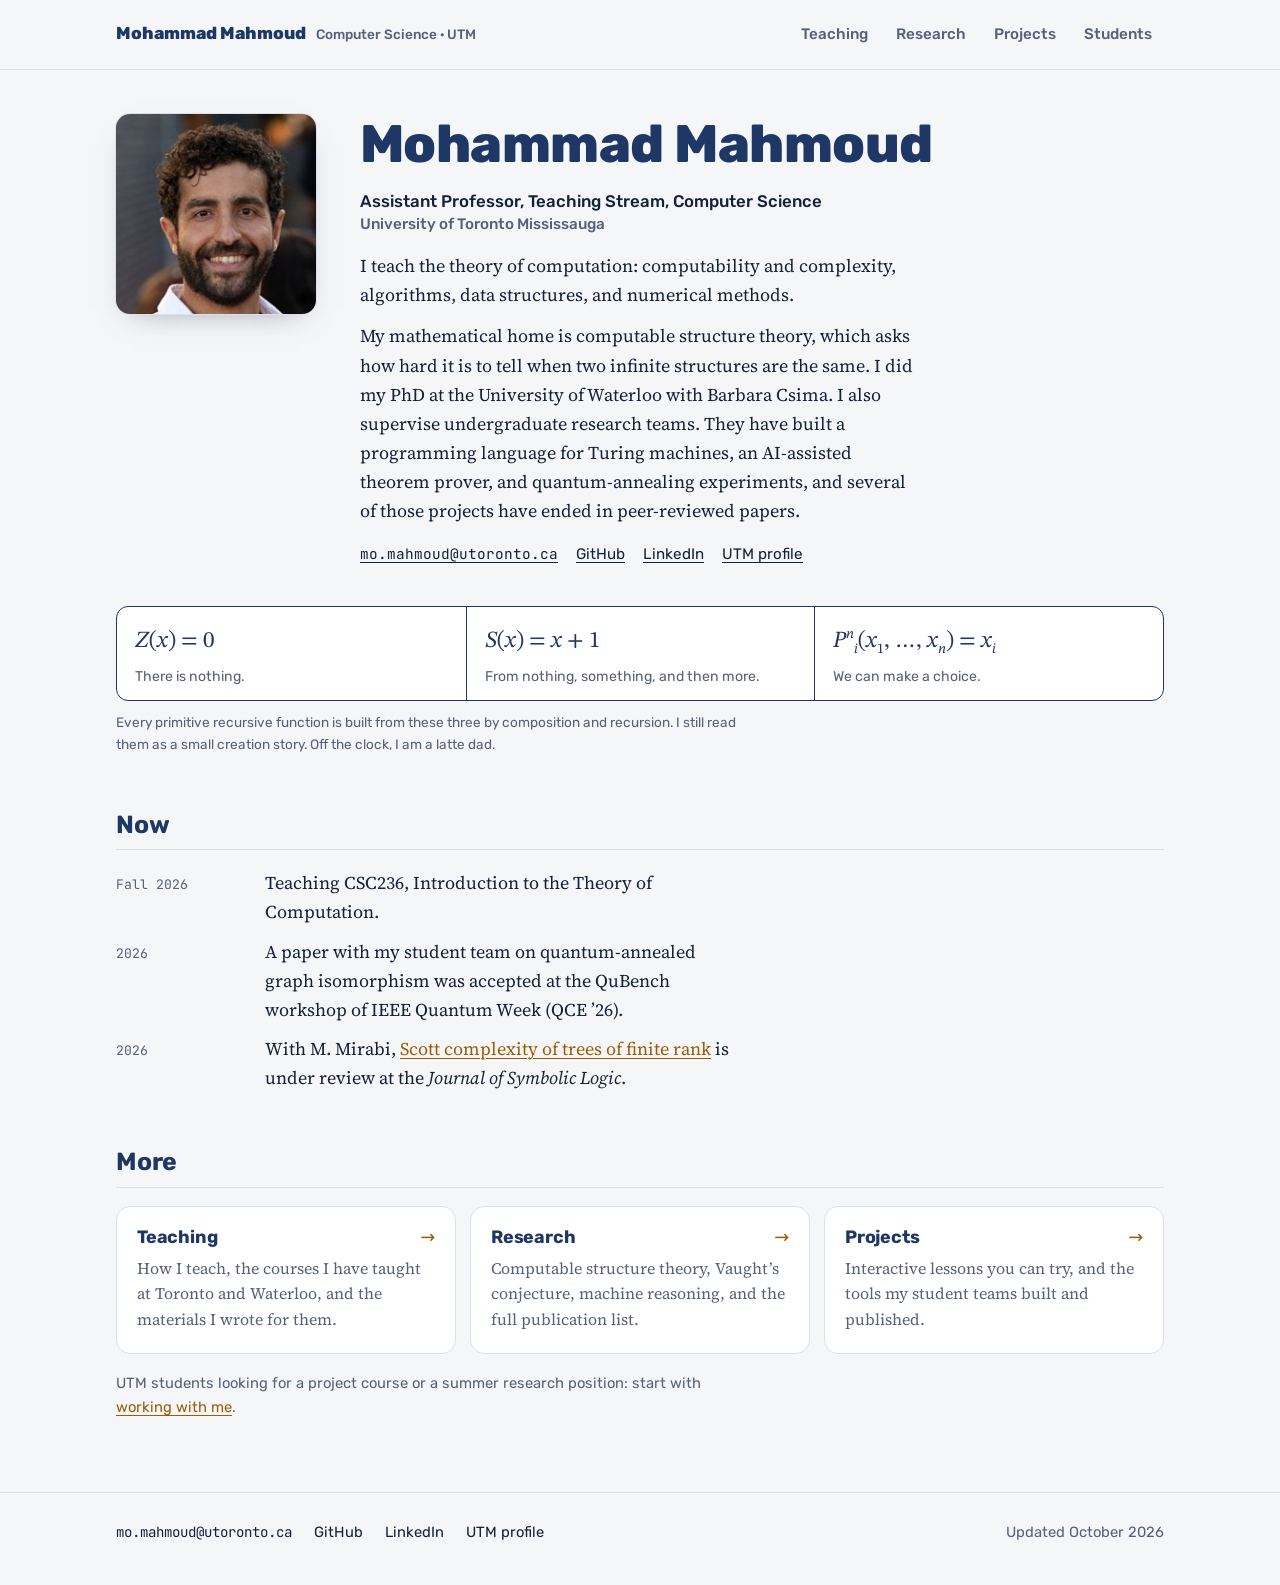
==== index.html @ de1e5665 "Rebuild mmsquared.ca as a static site Co-Authored-By: Claude Opus 5.5 <noreply@anthropic.com> Claude" ====
<!doctype html>
<html lang="en">
<head>
<meta charset="utf-8">
<meta name="viewport" content="width=device-width,initial-scale=1,viewport-fit=cover">
<title>Mohammad Mahmoud</title>
<meta name="claude:viewport-fit-sides" content="cover">
<meta name="description" content="Mohammad Mahmoud, Assistant Professor (Teaching Stream) in Computer Science at the University of Toronto Mississauga. Theory of computation, computable structure theory, and student research teams that build tools for teaching computation, AI theorem proving and quantum annealing.">
<link rel="canonical" href="https://www.mmsquared.ca/">
<meta property="og:type" content="website">
<meta property="og:title" content="Mohammad Mahmoud · Computer Science, University of Toronto Mississauga">
<meta property="og:description" content="Theory of computation, computable structure theory, and undergraduate research teams.">
<meta property="og:url" content="https://www.mmsquared.ca/">
<meta property="og:image" content="https://www.mmsquared.ca/img/headshot.jpg">
<meta name="twitter:card" content="summary">
<link rel="icon" href="favicon.svg" type="image/svg+xml">
<link rel="preconnect" href="https://fonts.googleapis.com">
<link rel="preconnect" href="https://fonts.gstatic.com" crossorigin>
<link rel="stylesheet" href="https://fonts.googleapis.com/css2?family=Rubik:wght@500;700;800&family=Source+Serif+4:ital,opsz,wght@0,8..60,400;0,8..60,600;1,8..60,400&family=JetBrains+Mono:wght@500&family=STIX+Two+Text:ital,wght@0,400;1,400&display=swap">
<link rel="stylesheet" href="site.css">
</head>
<body>

<header class="site-head"><div class="wrap">
  <a class="mark" href="index.html" aria-current="page">Mohammad Mahmoud <small>Computer Science · UTM</small></a>
  <nav class="site-nav" aria-label="Site">
    <a href="teaching.html">Teaching</a>
    <a href="research.html">Research</a>
    <a href="projects.html">Projects</a>
    <a href="students.html">Students</a>
  </nav>
</div></header>

<main class="wrap">

<section class="hero" aria-labelledby="name">
  <img class="portrait" src="img/headshot.jpg" alt="Mohammad Mahmoud" width="200" height="200">
  <div class="hero-text">
    <h1 id="name">Mohammad Mahmoud</h1>
    <p class="role">Assistant Professor, Teaching Stream, Computer Science<span>University of Toronto Mississauga</span></p>
    <div class="intro">
      <p>I teach the theory of computation: computability and complexity, algorithms, data structures, and numerical methods.</p>
      <p>My mathematical home is computable structure theory, which asks how hard it is to tell when two infinite structures are the same. I did my PhD at the University of Waterloo with Barbara Csima. I also supervise undergraduate research teams. They have built a programming language for Turing machines, an AI-assisted theorem prover, and quantum-annealing experiments, and several of those projects have ended in peer-reviewed papers.</p>
    </div>
    <p class="contact-line"><span class="email" data-u="mo.mahmoud" data-d="utoronto.ca">mo.mahmoud [at] utoronto.ca</span><a href="https://github.com/moassem89">GitHub</a><a href="https://ca.linkedin.com/in/mohammad-mahmoud-phd-8002724b">LinkedIn</a><a href="https://www.utm.utoronto.ca/math-cs-stats/people/mohammad-mahmoud">UTM profile</a></p>
  </div>
</section>

<div class="tape" role="group" aria-label="The three base functions of the primitive recursive functions">
  <div><span class="f"><i>Z</i>(<i>x</i>) = 0</span><span class="gloss">There is nothing.</span></div>
  <div><span class="f"><i>S</i>(<i>x</i>) = <i>x</i> + 1</span><span class="gloss">From nothing, something, and then more.</span></div>
  <div><span class="f"><i>P</i><sup><i>n</i></sup><sub><i>i</i></sub>(<i>x</i><sub>1</sub>, …, <i>x</i><sub><i>n</i></sub>) = <i>x</i><sub><i>i</i></sub></span><span class="gloss">We can make a choice.</span></div>
</div>
<p class="tape-cap">Every primitive recursive function is built from these three by composition and recursion. I still read them as a small creation story. Off the clock, I am a latte dad.</p>

<section class="section" aria-labelledby="nowH">
  <h2 id="nowH">Now</h2>
  <ul class="now">
    <li><span class="when">Fall 2026</span><span>Teaching CSC236, Introduction to the Theory of Computation.</span></li>
    <li><span class="when">2026</span><span>A paper with my student team on quantum-annealed graph isomorphism was accepted at the QuBench workshop of IEEE Quantum Week (QCE ’26).</span></li>
    <li><span class="when">2026</span><span>With M. Mirabi, <a href="https://arxiv.org/abs/2606.27151">Scott complexity of trees of finite rank</a> is under review at the <i>Journal of Symbolic Logic</i>.</span></li>
  </ul>
</section>

<section class="section" aria-labelledby="moreH">
  <h2 id="moreH">More</h2>
  <div class="doors">
    <a class="door" href="teaching.html"><h3>Teaching</h3><p>How I teach, the courses I have taught at Toronto and Waterloo, and the materials I wrote for them.</p></a>
    <a class="door" href="research.html"><h3>Research</h3><p>Computable structure theory, Vaught’s conjecture, machine reasoning, and the full publication list.</p></a>
    <a class="door" href="projects.html"><h3>Projects</h3><p>Interactive lessons you can try, and the tools my student teams built and published.</p></a>
  </div>
  <p class="note">UTM students looking for a project course or a summer research position: start with <a href="students.html">working with me</a>.</p>
</section>

</main>

<footer class="site-foot"><div class="wrap">
  <span class="email" data-u="mo.mahmoud" data-d="utoronto.ca">mo.mahmoud [at] utoronto.ca</span>
  <a href="https://github.com/moassem89">GitHub</a>
  <a href="https://ca.linkedin.com/in/mohammad-mahmoud-phd-8002724b">LinkedIn</a>
  <a href="https://www.utm.utoronto.ca/math-cs-stats/people/mohammad-mahmoud">UTM profile</a>
  <span class="stamp">Updated October 2026</span>
</div></footer>

<script>
/* The address is assembled here so it never sits whole in the page source; without scripts it reads "mo.mahmoud [at] utoronto.ca". */
document.querySelectorAll('.email[data-u]').forEach(function(el){var a=el.dataset.u+'@'+el.dataset.d,l=document.createElement('a');l.href='mailto:'+a;l.textContent=a;l.className=el.className;el.replaceWith(l);});
</script>
</body>
</html>
---- site.css ----
/* mmsquared.ca — one stylesheet for every page.
   Layout: a 1080px frame; prose sits in a 66ch column; the home hero is photo + text, then a three-cell "tape" of the primitive recursive base functions.
   Palette: cool paper, navy ink, one amber accent (links, highlights). Type: Rubik for things you scan, Source Serif 4 for things you read, JetBrains Mono for codes and numbers, STIX Two for mathematics. */
:root{
  --paper:#F5F6F8; --surface:#FFFFFF; --ink:#15203A; --muted:#566079; --line:#DCE0E8;
  --navy:#1E3765; --navy-soft:#E6ECF6; --amber:#9C5C07; --amber-soft:#F7EAD5;
  --display:'Rubik',system-ui,-apple-system,'Segoe UI',sans-serif;
  --body:'Source Serif 4',Georgia,'Times New Roman',serif;
  --mono:'JetBrains Mono',ui-monospace,SFMono-Regular,Menlo,monospace;
  --math:'STIX Two Text','Cambria Math','Times New Roman',serif;
  color-scheme:light;
}
@media (prefers-color-scheme:dark){:root:not([data-theme="light"]){
  --paper:#0E1422; --surface:#151C2E; --ink:#E8ECF4; --muted:#9BA4B9; --line:#263049;
  --navy:#A9C0EE; --navy-soft:#1B2642; --amber:#F0B04A; --amber-soft:#382810; color-scheme:dark}}
:root[data-theme="dark"]{
  --paper:#0E1422; --surface:#151C2E; --ink:#E8ECF4; --muted:#9BA4B9; --line:#263049;
  --navy:#A9C0EE; --navy-soft:#1B2642; --amber:#F0B04A; --amber-soft:#382810; color-scheme:dark}

*{box-sizing:border-box}
html{-webkit-text-size-adjust:100%}
body{margin:0;background:var(--paper);color:var(--ink);font-family:var(--body);font-size:18px;line-height:1.62;-webkit-font-smoothing:antialiased}
img{max-width:100%;display:block}
a{color:var(--amber);text-underline-offset:3px;text-decoration-thickness:1px}
a:hover{text-decoration-thickness:2px}
:focus-visible{outline:3px solid var(--amber);outline-offset:3px;border-radius:4px}
h1,h2,h3{font-family:var(--display);color:var(--navy);line-height:1.15;margin:0;letter-spacing:-.01em;text-wrap:balance}
h1{font-size:clamp(2.3rem,5.4vw,3.3rem);font-weight:800}
h2{font-size:1.55rem;font-weight:700}
h3{font-size:1.12rem;font-weight:700}
p{margin:0}
.mono{font-family:var(--mono);font-size:.86em;font-variant-numeric:tabular-nums}
.math{font-family:var(--math)}
.wrap{max-width:1080px;margin:0 auto;padding-left:max(16px,env(safe-area-inset-left,0px));padding-right:max(16px,env(safe-area-inset-right,0px))}

/* Header */
.site-head{border-bottom:1px solid var(--line);background:var(--paper)}
.site-head .wrap{display:flex;flex-wrap:wrap;align-items:center;justify-content:space-between;gap:10px 24px;padding-block:16px}
.mark{font-family:var(--display);font-weight:800;font-size:1.08rem;color:var(--navy);text-decoration:none;display:flex;align-items:baseline;gap:10px}
.mark small{font-weight:500;font-size:.85rem;color:var(--muted)}
.site-nav{display:flex;flex-wrap:wrap;gap:4px}
.site-nav a{font-family:var(--display);font-weight:500;font-size:.95rem;color:var(--muted);text-decoration:none;padding:6px 12px;border-radius:999px}
.site-nav a:hover{color:var(--ink);background:var(--navy-soft)}
.site-nav a[aria-current="page"]{color:var(--navy);background:var(--navy-soft)}
@media (max-width:560px){.mark small{display:none}.site-nav{margin-left:-12px}}

main{padding-block:44px 72px}
.page-head{max-width:66ch;display:grid;gap:14px}
.page-head .lede{font-size:1.15rem;color:var(--ink)}
.prose{max-width:66ch;display:grid;gap:14px}
.section{margin-top:56px;display:grid;gap:18px}
.section > h2{padding-bottom:10px;border-bottom:1px solid var(--line)}
.label{font-family:var(--display);font-weight:500;font-size:.8rem;letter-spacing:.06em;text-transform:uppercase;color:var(--muted)}

/* Home hero */
.hero{display:grid;grid-template-columns:minmax(0,1fr);gap:28px;align-items:start}
@media (min-width:820px){.hero{grid-template-columns:200px minmax(0,1fr);gap:44px}}
.portrait{width:176px;aspect-ratio:1;border-radius:14px;object-fit:cover;max-width:100%;box-shadow:0 0 0 1px var(--line),0 12px 30px -18px rgba(21,32,58,.5)}
@media (min-width:820px){.portrait{width:200px}}
.hero-text{display:grid;gap:16px;min-width:0}
.role{font-family:var(--display);font-weight:500;font-size:1.05rem;color:var(--ink);line-height:1.4}
.role span{display:block;color:var(--muted);font-size:.95rem}
.intro{display:grid;gap:12px;max-width:62ch}
.contact-line{font-family:var(--display);font-size:.95rem;display:flex;flex-wrap:wrap;gap:6px 18px;color:var(--muted)}
.contact-line a{color:var(--ink)}
.contact-line .email{font-family:var(--mono);font-size:.9rem;color:var(--ink);user-select:all}

/* The tape: Z, S and P as three cells, the one bold element on the site */
.tape{margin-top:40px;display:grid;grid-template-columns:repeat(3,minmax(0,1fr));border:1.5px solid var(--navy);border-radius:12px;overflow:hidden;background:var(--surface)}
.tape > div{padding:16px 18px 14px;display:grid;gap:6px;align-content:start;min-width:0}
.tape > div + div{border-left:1.5px solid var(--navy)}
.tape .f{font-family:var(--math);font-size:clamp(1.05rem,2.6vw,1.45rem);color:var(--navy);white-space:nowrap;overflow-x:auto}
.tape .f i{font-style:italic}
.tape .f sub,.tape .f sup{font-size:.62em;line-height:0}
.tape .gloss{font-family:var(--display);font-size:.88rem;color:var(--muted);line-height:1.35}
.tape-cap{margin-top:10px;font-family:var(--display);font-size:.85rem;color:var(--muted);max-width:70ch}
@media (max-width:640px){.tape{grid-template-columns:1fr}.tape > div + div{border-left:0;border-top:1.5px solid var(--navy)}}

/* Now */
.now{display:grid;gap:10px;margin:0;padding:0;list-style:none;max-width:70ch}
.now li{display:grid;grid-template-columns:7.5em minmax(0,1fr);gap:14px;align-items:baseline}
.now .when{font-family:var(--mono);font-size:.82rem;color:var(--muted)}
@media (max-width:520px){.now li{grid-template-columns:1fr;gap:2px}}

/* Doors */
.doors{display:grid;grid-template-columns:minmax(0,1fr);gap:14px}
@media (min-width:760px){.doors{grid-template-columns:repeat(3,minmax(0,1fr))}}
.door{display:grid;gap:8px;align-content:start;padding:20px;border-radius:14px;background:var(--surface);border:1px solid var(--line);text-decoration:none;color:var(--ink)}
.door:hover{border-color:var(--navy)}
.door h3{display:flex;justify-content:space-between;gap:8px}
.door h3::after{content:"→";color:var(--amber);font-weight:500}
.door p{font-size:1rem;color:var(--muted)}

/* Lists of entries (publications, courses, projects) */
.entries{list-style:none;margin:0;padding:0;display:grid;gap:18px;max-width:72ch}
.entries li{display:grid;gap:4px}
.entries .t{font-weight:600}
.entries .meta{font-family:var(--display);font-size:.88rem;color:var(--muted)}
.entries .links{font-family:var(--display);font-size:.9rem;display:flex;flex-wrap:wrap;gap:4px 16px}
.me{font-weight:600}

.courses{width:100%;border-collapse:collapse;font-size:1rem}
.courses th{font-family:var(--display);font-weight:500;font-size:.8rem;letter-spacing:.06em;text-transform:uppercase;color:var(--muted);text-align:left;padding:8px 12px 8px 0;border-bottom:1px solid var(--line)}
.courses td{padding:10px 12px 10px 0;border-bottom:1px solid var(--line);vertical-align:top}
.courses td.code{font-family:var(--mono);font-size:.88rem;white-space:nowrap;color:var(--navy);width:7.5em}
.courses td.terms{font-family:var(--display);font-size:.92rem;color:var(--muted)}
.table-scroll{overflow-x:auto;max-width:100%}
@media (max-width:620px){.courses td.terms{min-width:11em}}

.beliefs{margin:0;padding:0;list-style:none;display:grid;gap:12px;max-width:66ch}
.beliefs li{padding-left:18px;border-left:3px solid var(--amber-soft)}
.beliefs b{font-family:var(--display);font-weight:700;color:var(--navy)}
blockquote{margin:0;padding:14px 18px;border-left:3px solid var(--amber);background:var(--surface);border-radius:0 10px 10px 0;max-width:62ch}
blockquote cite{display:block;margin-top:6px;font-family:var(--display);font-style:normal;font-size:.9rem;color:var(--muted)}
.ar{font-family:'Noto Naskh Arabic','Geeza Pro','Arial',serif;font-size:1.1em}

/* Cards (projects, lessons) */
.cards{display:grid;grid-template-columns:minmax(0,1fr);gap:14px}
@media (min-width:760px){.cards{grid-template-columns:repeat(2,minmax(0,1fr))}}
.card{display:grid;gap:10px;align-content:start;padding:20px;border-radius:14px;background:var(--surface);border:1px solid var(--line);min-width:0}
.card .who{font-family:var(--display);font-size:.86rem;color:var(--muted);line-height:1.45}
.card .who b{font-weight:500;color:var(--ink)}
.card p{font-size:1rem}
.card .links{font-family:var(--display);font-size:.92rem;display:flex;flex-wrap:wrap;gap:4px 16px;margin-top:2px}
.tag{display:inline-block;font-family:var(--display);font-weight:500;font-size:.76rem;padding:2px 9px;border-radius:999px;background:var(--navy-soft);color:var(--navy);white-space:nowrap}
.tag.amber{background:var(--amber-soft);color:var(--ink)}
.tags{display:flex;flex-wrap:wrap;gap:6px}
a.card{text-decoration:none;color:var(--ink)}
a.card:hover{border-color:var(--navy)}
a.card h3::after{content:" →";color:var(--amber);font-weight:500}

.steps{margin:0;padding-left:1.3em;display:grid;gap:8px;max-width:66ch}
.note{font-family:var(--display);font-size:.92rem;color:var(--muted);max-width:66ch}

/* Footer */
.site-foot{border-top:1px solid var(--line);padding-block:28px 40px;font-family:var(--display);font-size:.92rem;color:var(--muted)}
.site-foot .wrap{display:flex;flex-wrap:wrap;gap:10px 22px;align-items:baseline}
.site-foot a{color:var(--ink);text-decoration:none}
.site-foot a:hover{text-decoration:underline}
.site-foot .email{font-family:var(--mono);font-size:.88rem;color:var(--ink);user-select:all}
.site-foot .stamp{margin-left:auto}
@media (max-width:620px){.site-foot .stamp{margin-left:0;width:100%}}
@media (prefers-reduced-motion:reduce){*{transition:none!important;animation:none!important}}
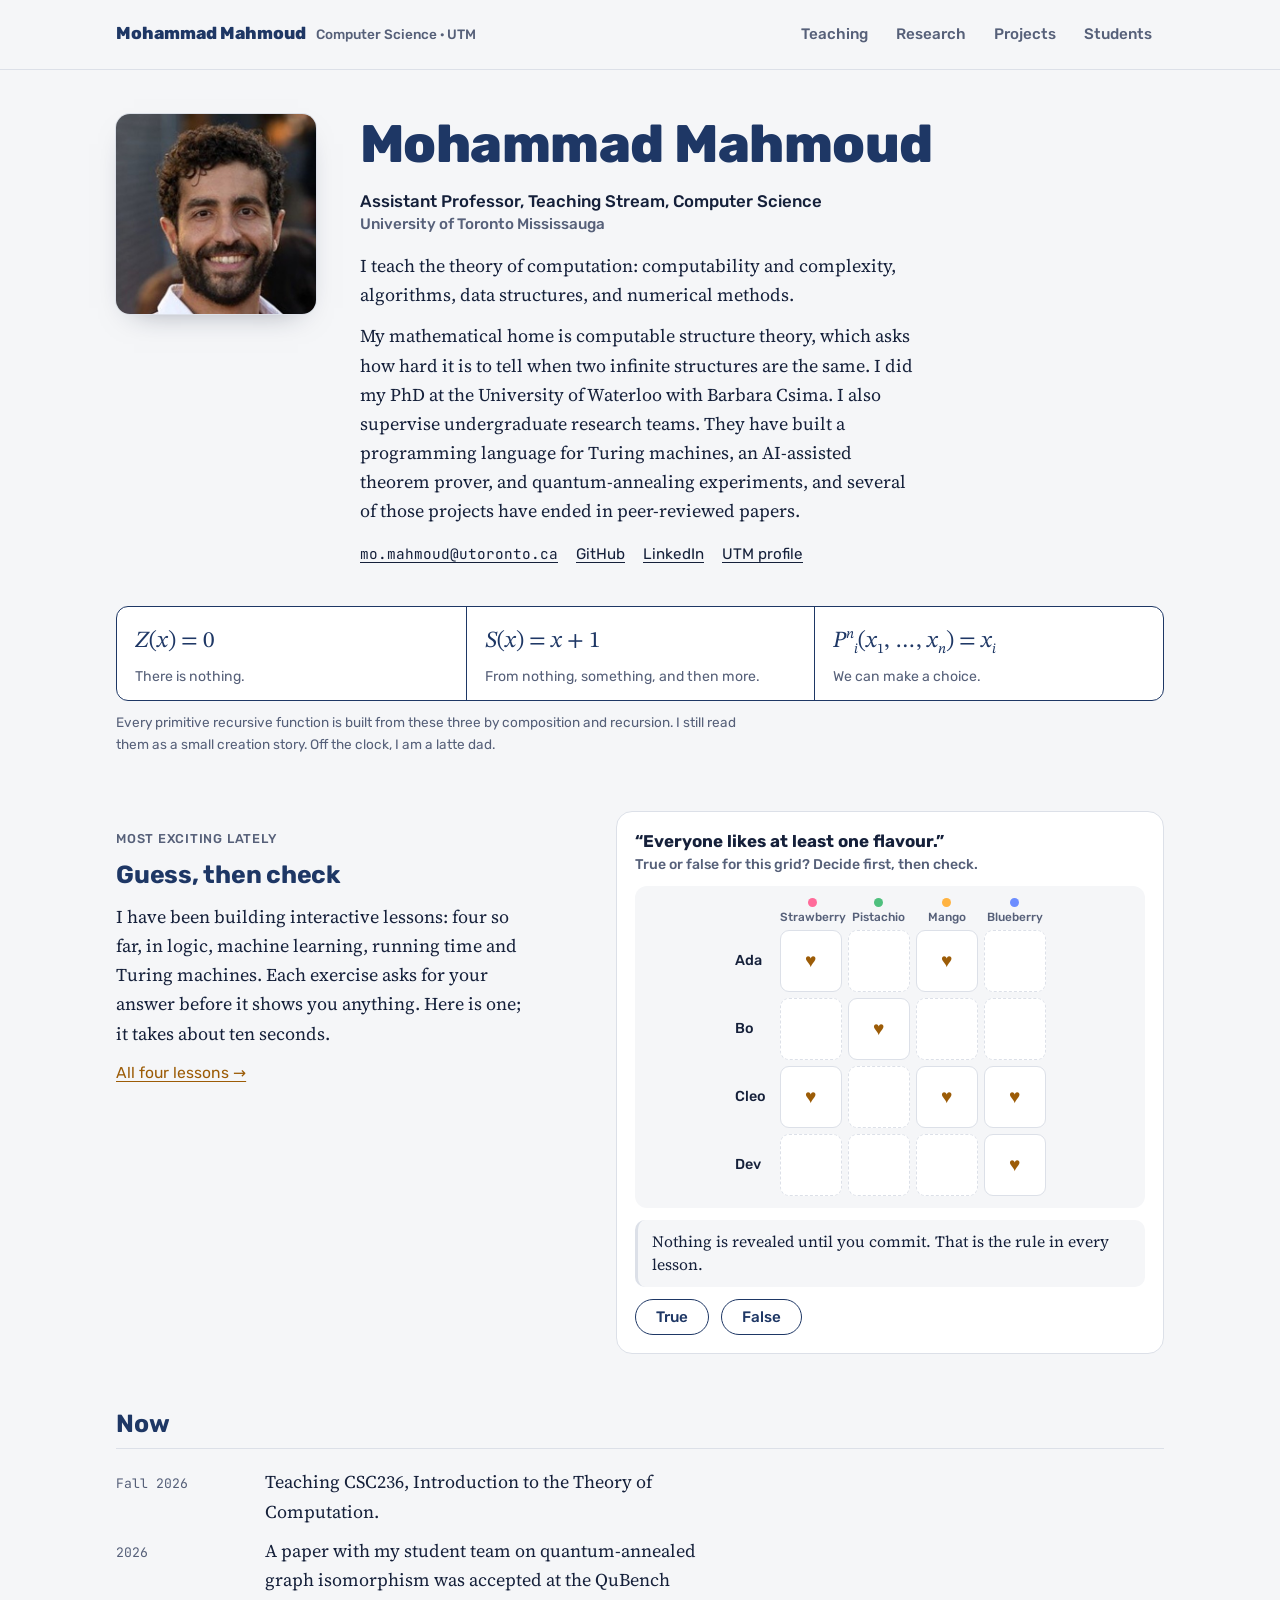
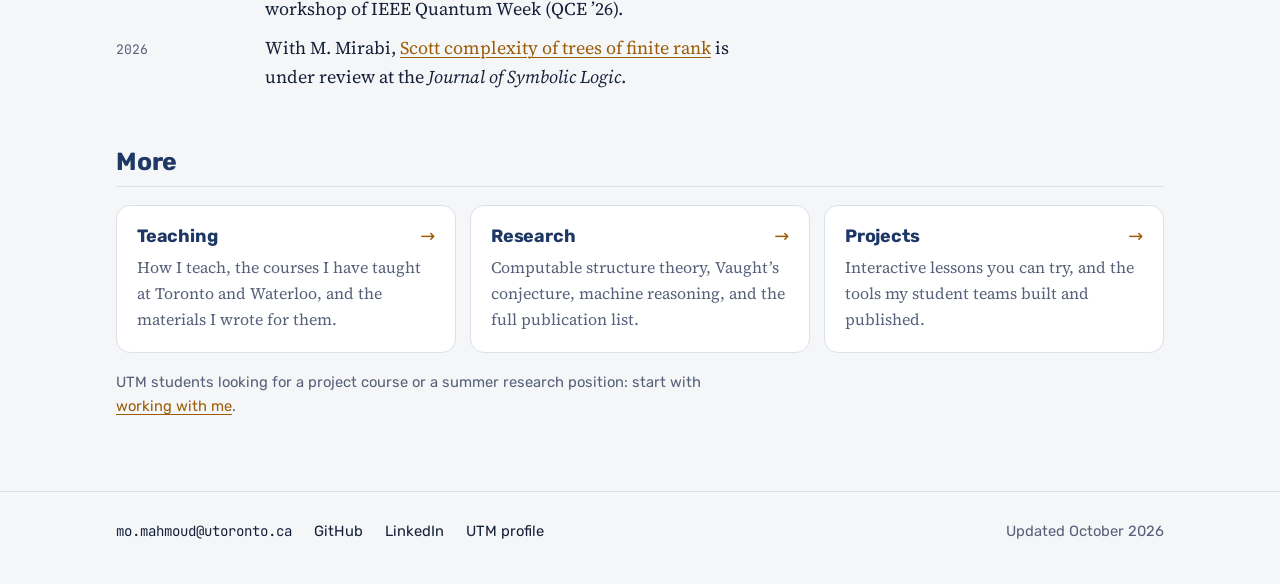
==== commit 462a9c7d: "Add one lesson exercise to the homepage A short section after the Z/S/P strip: two sentences on the " ====
--- a/index.html
+++ b/index.html
@@ -53,6 +53,27 @@
 </div>
 <p class="tape-cap">Every primitive recursive function is built from these three by composition and recursion. I still read them as a small creation story. Off the clock, I am a latte dad.</p>
 
+<section class="play" aria-labelledby="playH">
+  <div class="play-text">
+    <p class="label">Most exciting lately</p>
+    <h2 id="playH">Guess, then check</h2>
+    <p>I have been building interactive lessons: four so far, in logic, machine learning, running time and Turing machines. Each exercise asks for your answer before it shows you anything. Here is one; it takes about ten seconds.</p>
+    <p class="play-more"><a href="lessons/index.html">All four lessons</a></p>
+  </div>
+  <div class="try" id="try" aria-label="A ten-second exercise" hidden>
+    <p class="ask" id="tryAsk"></p>
+    <div class="likes" id="tryGrid" role="group" aria-label="Who likes which flavour"></div>
+    <div class="say" id="trySay" aria-live="polite"></div>
+    <div class="row">
+      <button class="btn" type="button" id="tryTrue">True</button>
+      <button class="btn" type="button" id="tryFalse">False</button>
+      <button class="btn ghost" type="button" id="tryAnother" hidden>Another sentence</button>
+      <a class="go" href="lessons/logic.html" id="tryGo" hidden>The full lesson</a>
+      <span class="tally" id="tryTally"></span>
+    </div>
+  </div>
+</section>
+
 <section class="section" aria-labelledby="nowH">
   <h2 id="nowH">Now</h2>
   <ul class="now">
@@ -86,5 +107,67 @@
 /* The address is assembled here so it never sits whole in the page source; without scripts it reads "mo.mahmoud [at] utoronto.ca". */
 document.querySelectorAll('.email[data-u]').forEach(function(el){var a=el.dataset.u+'@'+el.dataset.d,l=document.createElement('a');l.href='mailto:'+a;l.textContent=a;l.className=el.className;el.replaceWith(l);});
 </script>
+<script>
+/* One exercise from Lesson 1, in about ten seconds: the same grid and sentences as the lessons hub.
+   Commit to true or false; then the grid lights up the hearts that decide it. Without scripts the card stays hidden and the link above remains. */
+(function(){
+'use strict';
+var box=document.getElementById('try'); if(!box) return;
+var PEOPLE=['Ada','Bo','Cleo','Dev'];
+var FLAV=[['Strawberry','#FF6B9A'],['Pistachio','#4FC07E'],['Mango','#FFB341'],['Blueberry','#6C8DFF']];
+var G1=[[1,0,1,0],[0,1,0,0],[1,0,1,1],[0,0,0,1]];   // every row has a heart; no column is full
+var G2=[[1,0,0,0],[1,1,1,1],[0,0,1,0],[0,1,0,0]];   // Bo's row is full
+var ROUNDS=[
+  {g:G1, s:'Everyone likes at least one flavour.', ans:true,
+   win:[[0,0],[1,1],[2,0],[3,3]], gap:[], dim:false,
+   intro:'Nothing is revealed until you commit. That is the rule in every lesson.',
+   yes:'<b>True.</b> Read across the rows: every person has at least one heart. That is all the sentence asks — it says nothing about <em>which</em> flavour.',
+   no:'<b>It is true.</b> Read across the rows, not down the columns: Ada, Bo, Cleo and Dev each have a heart somewhere, and that is all the sentence asks. If you were looking for one flavour that everyone likes, that is a different sentence — and it is next.'},
+  {g:G1, s:'One flavour is liked by everyone.', ans:false,
+   win:[[0,0],[2,0]], gap:[[1,0],[3,0]], dim:true,
+   intro:'Same grid, different sentence.',
+   yes:'<b>False.</b> A flavour liked by everyone would be a column with four hearts, and no column has them: the best any flavour manages is two. Strawberry, for one, is skipped by Bo and Dev. Same grid and same two ideas as before — only the order changed.',
+   no:'<b>It is false.</b> For this one you read down the columns: a flavour liked by everyone is a column with four hearts, and there is none. Strawberry is missing Bo and Dev. What <em>is</em> true here is that everyone likes some flavour — the previous sentence. Swapping “everyone” and “one flavour” changed the meaning.'},
+  {g:G2, s:'Someone likes every flavour.', ans:true,
+   win:[[1,0],[1,1],[1,2],[1,3]], gap:[], dim:true,
+   intro:'New grid, new sentence.',
+   yes:'<b>True.</b> Bo’s row is full. One such person is all the sentence needs; it says nothing about the other three.',
+   no:'<b>It is true.</b> Look across Bo’s row: four hearts. “Someone” needs only one person, so the other rows don’t matter, however thin they are.'}
+];
+var grid=document.getElementById('tryGrid'), ask=document.getElementById('tryAsk'), say=document.getElementById('trySay'), tally=document.getElementById('tryTally');
+var bTrue=document.getElementById('tryTrue'), bFalse=document.getElementById('tryFalse'), bAnother=document.getElementById('tryAnother'), go=document.getElementById('tryGo');
+var cur=0, answered=0, right=0, done=false;
+function draw(){
+  var r=ROUNDS[cur], h='<div></div>';
+  FLAV.forEach(function(f){ h+='<div class="hd"><i style="background:'+f[1]+'"></i>'+f[0]+'</div>'; });
+  PEOPLE.forEach(function(p,i){
+    h+='<div class="rh">'+p+'</div>';
+    FLAV.forEach(function(f,j){ var on=r.g[i][j]; h+='<span class="cell'+(on?' on':'')+'" data-i="'+i+'" data-j="'+j+'" role="img" aria-label="'+p+(on?' likes ':' does not like ')+f[0]+'"></span>'; });
+  });
+  grid.innerHTML=h;
+  ask.innerHTML='<q>'+r.s+'</q> <small>True or false for this grid? Decide first, then check.</small>';
+  done=false; bTrue.disabled=false; bFalse.disabled=false; bAnother.hidden=true; go.hidden=true;
+  say.className='say'; say.textContent=r.intro;
+}
+function cell(i,j){ return grid.querySelector('.cell[data-i="'+i+'"][data-j="'+j+'"]'); }
+function commit(choice){
+  if(done) return;
+  done=true; answered++;
+  var r=ROUNDS[cur], ok=(choice===r.ans);
+  if(ok) right++;
+  bTrue.disabled=true; bFalse.disabled=true;
+  if(r.dim) grid.querySelectorAll('.cell').forEach(function(c){ c.classList.add('dim'); });
+  r.win.forEach(function(p){ var c=cell(p[0],p[1]); c.classList.remove('dim'); c.classList.add('win'); });
+  r.gap.forEach(function(p){ var c=cell(p[0],p[1]); c.classList.remove('dim'); c.classList.add('gap'); });
+  say.className='say '+(ok?'ok':'no'); say.innerHTML=ok?r.yes:r.no;
+  bAnother.hidden=false; go.hidden=false;
+  tally.textContent=right+' of '+answered+' right';
+}
+bTrue.addEventListener('click',function(){ commit(true); });
+bFalse.addEventListener('click',function(){ commit(false); });
+bAnother.addEventListener('click',function(){ cur=(cur+1)%ROUNDS.length; draw(); });
+draw(); box.hidden=false;
+})();
+</script>
 </body>
 </html>
--- a/site.css
+++ b/site.css
@@ -4,6 +4,7 @@
 :root{
   --paper:#F5F6F8; --surface:#FFFFFF; --ink:#15203A; --muted:#566079; --line:#DCE0E8;
   --navy:#1E3765; --navy-soft:#E6ECF6; --amber:#9C5C07; --amber-soft:#F7EAD5;
+  --ok:#1F7A4D; --ok-soft:#E2F2E9; --bad:#B23A2F; --bad-soft:#F8E3E0;
   --display:'Rubik',system-ui,-apple-system,'Segoe UI',sans-serif;
   --body:'Source Serif 4',Georgia,'Times New Roman',serif;
   --mono:'JetBrains Mono',ui-monospace,SFMono-Regular,Menlo,monospace;
@@ -12,10 +13,10 @@
 }
 @media (prefers-color-scheme:dark){:root:not([data-theme="light"]){
   --paper:#0E1422; --surface:#151C2E; --ink:#E8ECF4; --muted:#9BA4B9; --line:#263049;
-  --navy:#A9C0EE; --navy-soft:#1B2642; --amber:#F0B04A; --amber-soft:#382810; color-scheme:dark}}
+  --navy:#A9C0EE; --navy-soft:#1B2642; --amber:#F0B04A; --amber-soft:#382810; --ok:#5ACB8E; --ok-soft:#14301F; --bad:#FF8A7D; --bad-soft:#3B1C19; color-scheme:dark}}
 :root[data-theme="dark"]{
   --paper:#0E1422; --surface:#151C2E; --ink:#E8ECF4; --muted:#9BA4B9; --line:#263049;
-  --navy:#A9C0EE; --navy-soft:#1B2642; --amber:#F0B04A; --amber-soft:#382810; color-scheme:dark}
+  --navy:#A9C0EE; --navy-soft:#1B2642; --amber:#F0B04A; --amber-soft:#382810; --ok:#5ACB8E; --ok-soft:#14301F; --bad:#FF8A7D; --bad-soft:#3B1C19; color-scheme:dark}
 
 *{box-sizing:border-box}
 html{-webkit-text-size-adjust:100%}
@@ -132,6 +133,42 @@
 .steps{margin:0;padding-left:1.3em;display:grid;gap:8px;max-width:66ch}
 .note{font-family:var(--display);font-size:.92rem;color:var(--muted);max-width:66ch}
 
+/* Home: one exercise from the lessons, beside a short note and a link to all four */
+.play{margin-top:56px;display:grid;grid-template-columns:minmax(0,1fr);gap:22px;align-items:start}
+@media (min-width:860px){.play{grid-template-columns:minmax(0,5fr) minmax(0,6fr);gap:44px}.play-text{padding-top:18px}}
+.play-text{display:grid;gap:12px;align-content:start;max-width:46ch}
+.play-more{font-family:var(--display);font-size:.98rem}
+.play-more a::after{content:" →"}
+.try{background:var(--surface);border:1px solid var(--line);border-radius:16px;padding:18px;display:grid;gap:12px;min-width:0}
+.try[hidden]{display:none}
+.try .ask{font-family:var(--display);font-weight:700;font-size:1.06rem;line-height:1.35;color:var(--ink)}
+.try .ask q{quotes:"“" "”"}
+.try .ask small{display:block;font-weight:500;color:var(--muted);font-size:.88rem;margin-top:2px}
+.try .likes{display:grid;grid-template-columns:auto repeat(4,minmax(0,62px));justify-content:center;gap:6px;align-items:center;background:var(--paper);border-radius:12px;padding:12px}
+.try .hd{font-family:var(--display);font-weight:500;font-size:.74rem;text-align:center;line-height:1.1;display:grid;gap:4px;justify-items:center;color:var(--muted)}
+.try .hd i{width:9px;height:9px;border-radius:50%;display:block}
+.try .rh{font-family:var(--display);font-weight:500;font-size:.9rem;padding-right:8px;color:var(--ink)}
+.try .cell{aspect-ratio:1;border-radius:9px;border:1.5px dashed var(--line);background:var(--surface);display:grid;place-items:center;font-size:1.2rem;line-height:1;color:var(--amber);transition:background .18s,border-color .18s,opacity .18s}
+.try .cell.on{border-style:solid}
+.try .cell.on::after{content:"♥"}
+.try .cell.win{background:var(--ok-soft);border-color:var(--ok)}
+.try .cell.gap{background:var(--bad-soft);border-color:var(--bad);color:var(--bad);font-family:var(--display);font-weight:700;font-size:.95rem}
+.try .cell.gap::after{content:"✕"}
+.try .cell.dim{opacity:.35}
+.try .say{min-height:3.2em;border-radius:10px;padding:10px 14px;background:var(--paper);border-left:3px solid var(--line);font-size:.98rem;line-height:1.5}
+.try .say.ok{background:var(--ok-soft);border-left-color:var(--ok)}
+.try .say.no{background:var(--bad-soft);border-left-color:var(--bad)}
+.try .say b{font-family:var(--display);font-weight:700}
+.try .row{display:flex;flex-wrap:wrap;gap:8px 12px;align-items:center}
+.btn{font-family:var(--display);font-weight:500;font-size:.95rem;line-height:1.2;padding:8px 20px;border-radius:999px;border:1.5px solid var(--navy);background:var(--surface);color:var(--navy);cursor:pointer}
+.btn:hover:not(:disabled){background:var(--navy-soft)}
+.btn:disabled{opacity:.45;cursor:default}
+.btn.ghost{border-color:var(--line);color:var(--ink);padding-inline:16px}
+.try .go{font-family:var(--display);font-size:.95rem}
+.try .go::after{content:" →"}
+.try .tally{margin-left:auto;font-family:var(--mono);font-size:.8rem;color:var(--muted)}
+@media (max-width:460px){.try{padding:14px}.try .likes{gap:5px;padding:10px}.try .hd{font-size:.62rem}.try .rh{font-size:.82rem;padding-right:4px}}
+
 /* Footer */
 .site-foot{border-top:1px solid var(--line);padding-block:28px 40px;font-family:var(--display);font-size:.92rem;color:var(--muted)}
 .site-foot .wrap{display:flex;flex-wrap:wrap;gap:10px 22px;align-items:baseline}
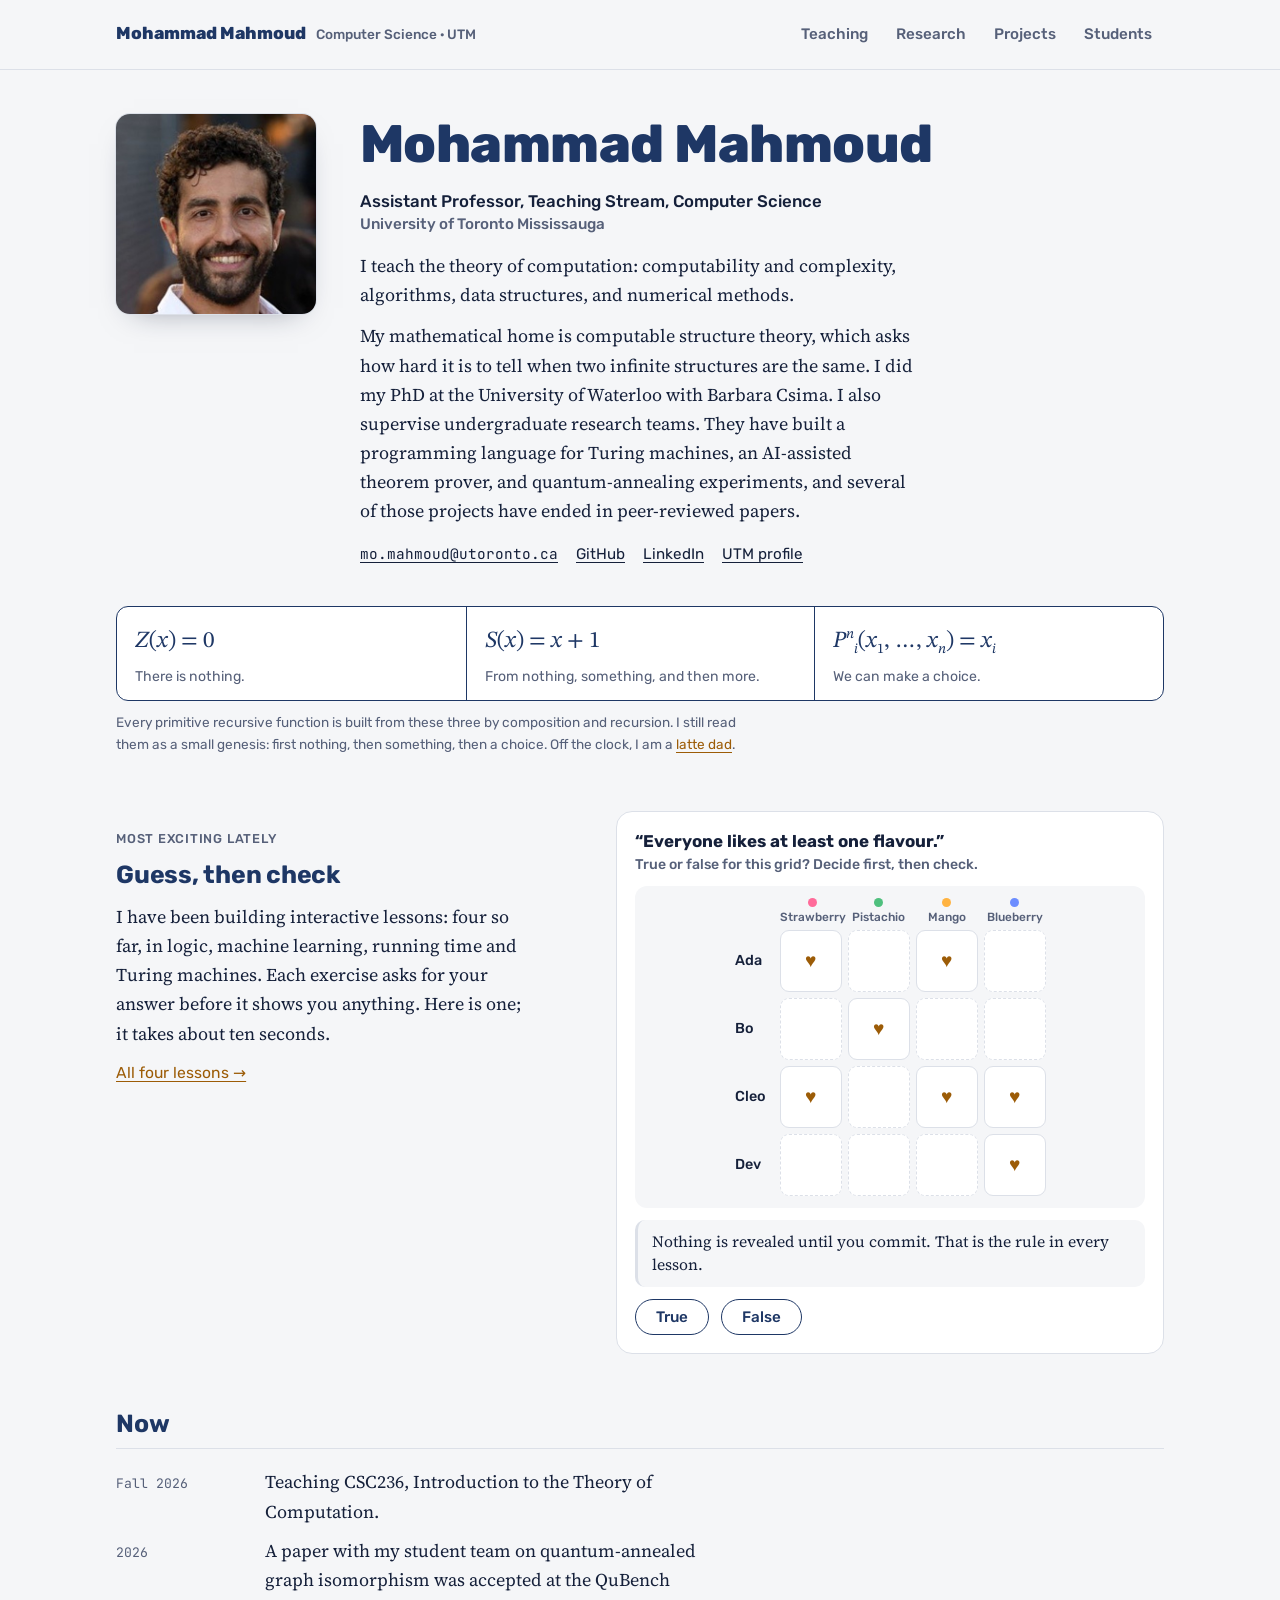
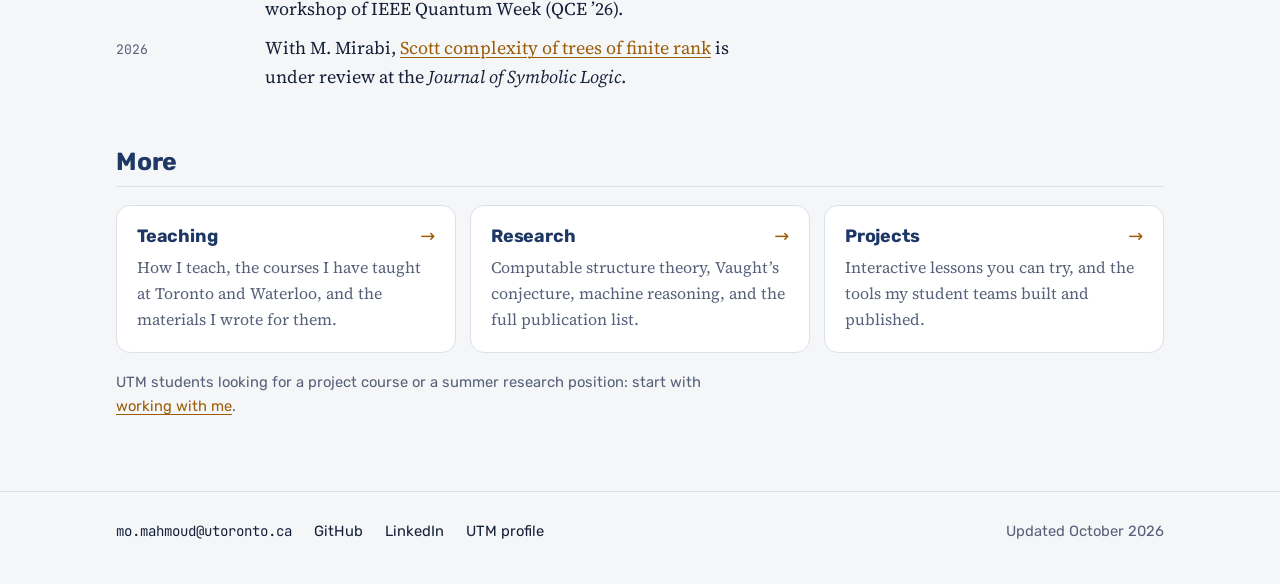
==== commit 24e2f23e: "Homepage caption: "a small genesis", and link "latte dad" The caption under the Z/S/P strip now read" ====
--- a/index.html
+++ b/index.html
@@ -51,7 +51,7 @@
   <div><span class="f"><i>S</i>(<i>x</i>) = <i>x</i> + 1</span><span class="gloss">From nothing, something, and then more.</span></div>
   <div><span class="f"><i>P</i><sup><i>n</i></sup><sub><i>i</i></sub>(<i>x</i><sub>1</sub>, …, <i>x</i><sub><i>n</i></sub>) = <i>x</i><sub><i>i</i></sub></span><span class="gloss">We can make a choice.</span></div>
 </div>
-<p class="tape-cap">Every primitive recursive function is built from these three by composition and recursion. I still read them as a small creation story. Off the clock, I am a latte dad.</p>
+<p class="tape-cap">Every primitive recursive function is built from these three by composition and recursion. I still read them as a small genesis: first nothing, then something, then a choice. Off the clock, I am a <a href="https://www.youtube.com/shorts/TO_sG0gVgQU">latte dad</a>.</p>
 
 <section class="play" aria-labelledby="playH">
   <div class="play-text">
